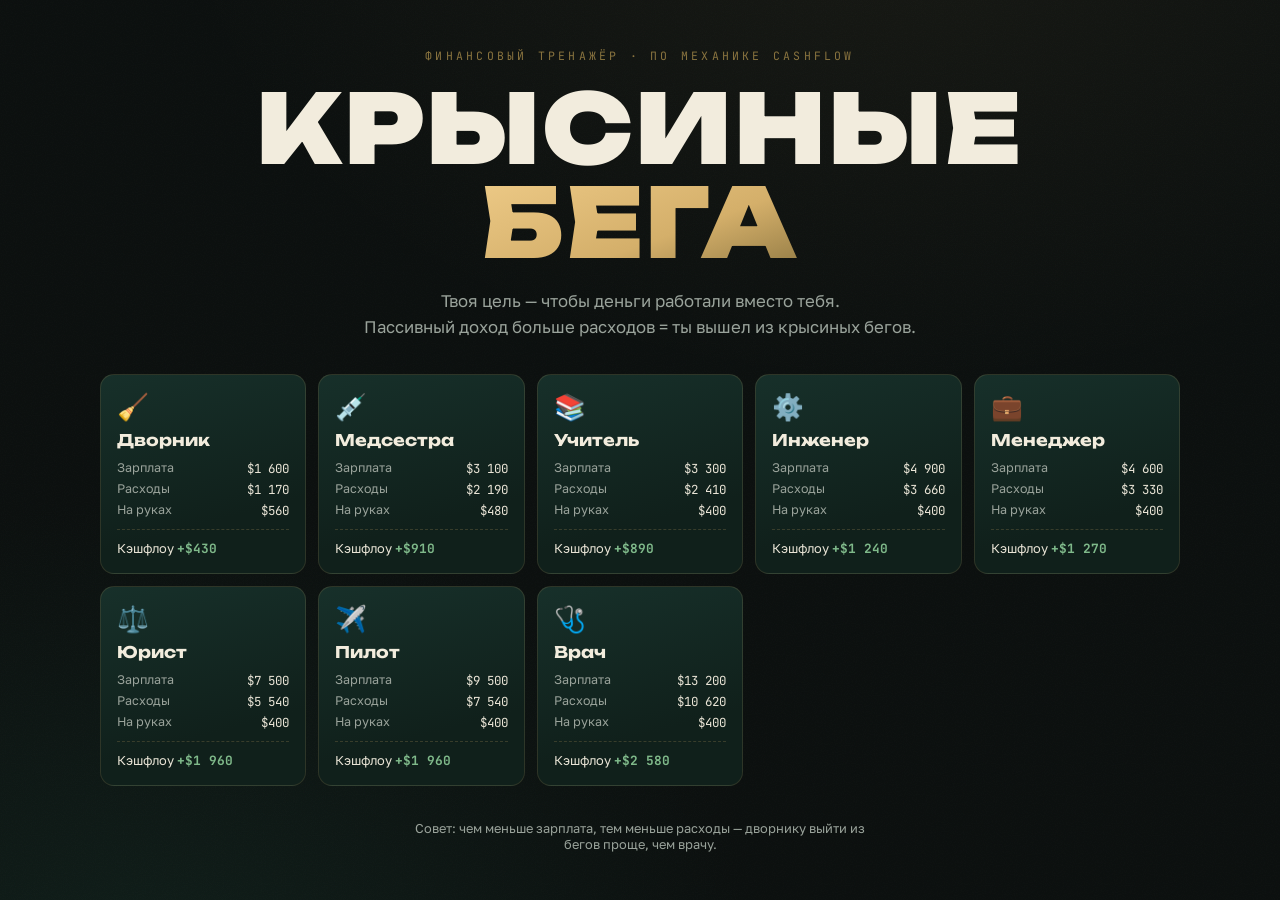
==== index.html @ 554543df "feat: Крысиные бега — финансовый тренажёр по механике Cashflow Vanilla JS без зависимостей: движок о" ====
<!DOCTYPE html>
<html lang="ru">
<head>
<meta charset="UTF-8">
<meta name="viewport" content="width=device-width, initial-scale=1.0">
<title>Крысиные бега — финансовый тренажёр</title>
<link rel="icon" href="data:image/svg+xml,<svg xmlns=%22http://www.w3.org/2000/svg%22 viewBox=%220 0 100 100%22><text y=%22.9em%22 font-size=%2290%22>🐭</text></svg>">
<link rel="preconnect" href="https://fonts.googleapis.com">
<link rel="preconnect" href="https://fonts.gstatic.com" crossorigin>
<link href="https://fonts.googleapis.com/css2?family=Unbounded:wght@500;700;900&family=Golos+Text:wght@400;500;600;800&family=JetBrains+Mono:wght@400;700&display=swap" rel="stylesheet">
<link rel="stylesheet" href="css/tokens.css">
<link rel="stylesheet" href="css/board.css">
<link rel="stylesheet" href="css/panels.css">
</head>
<body>

<!-- ═══════════ ЭКРАН ВЫБОРА ПРОФЕССИИ ═══════════ -->
<section id="intro" class="intro">
  <div class="intro-grain"></div>
  <header class="intro-head">
    <div class="intro-eyebrow">финансовый тренажёр · по механике Cashflow</div>
    <h1 class="intro-title">КРЫСИНЫЕ<br><span>БЕГА</span></h1>
    <p class="intro-sub">Твоя цель — чтобы деньги работали вместо тебя.<br>
    Пассивный доход больше расходов = ты вышел из крысиных бегов.</p>
  </header>
  <div class="prof-grid" id="prof-grid"><!-- карточки профессий из JS --></div>
  <div class="intro-hint">Совет: чем меньше зарплата, тем меньше расходы — дворнику выйти из бегов проще, чем врачу.</div>
</section>

<!-- ═══════════ ИГРОВОЙ ЭКРАН ═══════════ -->
<main id="game" class="game hidden">

  <!-- Доска -->
  <div class="board-wrap">
    <div class="board" id="board">
      <!-- клетки из JS -->
      <div class="board-center">
        <div class="center-brand">КРЫСИНЫЕ БЕГА</div>
        <div class="dice-zone">
          <div class="die" id="die1"><span></span></div>
          <div class="die hidden" id="die2"><span></span></div>
        </div>
        <button class="btn btn-gold btn-roll" id="btn-roll">БРОСИТЬ КУБИК</button>
        <div class="center-note" id="center-note"></div>
      </div>
      <div class="token" id="token">🐭</div>
    </div>
  </div>

  <!-- Правая панель -->
  <aside class="panel">
    <div class="panel-head">
      <div class="panel-prof" id="p-prof">—</div>
      <div class="panel-turn" id="p-turn">ход 0</div>
    </div>

    <!-- Прогресс выхода -->
    <div class="escape">
      <div class="escape-label">
        <span>выход из бегов</span>
        <span id="escape-pct">0%</span>
      </div>
      <div class="escape-bar"><div class="escape-fill" id="escape-fill"></div></div>
      <div class="escape-nums"><span id="escape-passive">$0 пассивно</span><span id="escape-exp">из $0 расходов</span></div>
    </div>

    <!-- Финансовый отчёт -->
    <div class="fin">
      <div class="fin-row fin-cash"><span>Наличные</span><b id="f-cash">$0</b></div>
      <div class="fin-row"><span>Зарплата</span><b id="f-salary">$0</b></div>
      <div class="fin-row fin-good"><span>Пассивный доход</span><b id="f-passive">$0</b></div>
      <div class="fin-row fin-bad"><span>Расходы</span><b id="f-exp">$0</b></div>
      <div class="fin-row fin-flow"><span>Кэшфлоу / круг</span><b id="f-flow">$0</b></div>
      <div class="fin-row fin-loan"><span>Кредит банка</span><b id="f-loan">$0</b></div>
      <div class="fin-meta"><span id="f-children">детей: 0</span><span id="f-laps">кругов: 0</span></div>
    </div>

    <!-- Банк -->
    <div class="bank">
      <button class="btn btn-ghost" id="btn-loan">Взять кредит</button>
      <button class="btn btn-ghost" id="btn-repay">Погасить</button>
    </div>

    <!-- Активы -->
    <div class="assets">
      <div class="assets-title">Активы</div>
      <div class="assets-list" id="assets-list"><div class="assets-empty">пока пусто — покупай то, что приносит кэшфлоу</div></div>
    </div>

    <!-- Лог -->
    <div class="gamelog" id="gamelog"></div>
  </aside>

  <!-- Карточка события (модалка) -->
  <div class="overlay hidden" id="overlay">
    <div class="card" id="card">
      <div class="card-tag" id="card-tag">СДЕЛКА</div>
      <h3 class="card-title" id="card-title">—</h3>
      <p class="card-desc" id="card-desc">—</p>
      <div class="card-nums" id="card-nums"></div>
      <div class="card-actions" id="card-actions"></div>
    </div>
  </div>

  <!-- Финал -->
  <div class="overlay hidden" id="finale">
    <div class="finale-box" id="finale-box">
      <div class="finale-emoji" id="finale-emoji">🏆</div>
      <h2 class="finale-title" id="finale-title">ТЫ ВЫШЕЛ ИЗ КРЫСИНЫХ БЕГОВ</h2>
      <p class="finale-sub" id="finale-sub"></p>
      <button class="btn btn-gold" id="btn-restart">Сыграть ещё раз</button>
    </div>
  </div>

</main>

<script src="js/data.js"></script>
<script src="js/engine.js"></script>
<script src="js/ui.js"></script>
<script src="js/main.js"></script>
</body>
</html>
---- css/tokens.css ----
/* ═══════ Крысиные бега — дизайн-токены ═══════
   Направление: ночной банкирский стол. Сукно, золото, слоновая кость.
   Эталон вкуса: Mugen (dark editorial premium). */

:root {
  /* палитра */
  --ink: #0b0f0e;                 /* фон-полночь */
  --felt: #10201b;                /* сукно стола */
  --felt-deep: #0c1815;
  --cell: #142a24;                /* клетка доски */
  --cell-edge: #1e3a32;
  --ivory: #f2ecdd;               /* карточки */
  --ivory-dim: #d8d0bd;
  --gold: #d4af6a;                /* золото — акцент */
  --gold-hot: #f0cd8a;
  --gold-dim: #8a743f;
  --loss: #c96a4e;                /* терракота — расходы/минус */
  --gain: #7fb98a;                /* доход/плюс */
  --steel: #7d97a8;               /* акции */
  --text: #e9e4d6;
  --text-dim: #9aa39b;

  /* шрифты */
  --f-display: 'Unbounded', Georgia, serif;
  --f-body: 'Golos Text', -apple-system, sans-serif;
  --f-mono: 'JetBrains Mono', 'SF Mono', monospace;

  /* движение */
  --ease-out: cubic-bezier(0.16, 1, 0.3, 1);
  --dur-fast: 160ms;
  --dur-med: 380ms;
  --dur-step: 150ms;              /* шаг фишки */

  /* размеры */
  --board-size: min(92vh, 58vw);
  --radius: 10px;
}

* { margin: 0; padding: 0; box-sizing: border-box; }

html, body {
  height: 100%;
  background: var(--ink);
  color: var(--text);
  font-family: var(--f-body);
  -webkit-font-smoothing: antialiased;
}

body {
  background:
    radial-gradient(1200px 800px at 70% -10%, rgba(212, 175, 106, 0.06), transparent 60%),
    radial-gradient(900px 700px at 10% 110%, rgba(16, 32, 27, 0.9), transparent 70%),
    var(--ink);
  overflow-x: hidden;
}

.hidden { display: none !important; }

/* ── кнопки ── */
.btn {
  font-family: var(--f-body);
  font-weight: 600;
  font-size: 0.85rem;
  letter-spacing: 0.04em;
  border: none;
  border-radius: var(--radius);
  padding: 0.7em 1.3em;
  cursor: pointer;
  transition: transform var(--dur-fast) var(--ease-out),
              box-shadow var(--dur-fast) var(--ease-out),
              background var(--dur-fast);
}
.btn:active { transform: translateY(1px) scale(0.99); }

.btn-gold {
  background: linear-gradient(160deg, var(--gold-hot), var(--gold) 55%, var(--gold-dim));
  color: #241c0c;
  font-family: var(--f-display);
  font-weight: 700;
  box-shadow: 0 6px 24px rgba(212, 175, 106, 0.25), inset 0 1px 0 rgba(255,255,255,0.35);
}
.btn-gold:hover {
  box-shadow: 0 8px 32px rgba(212, 175, 106, 0.45), inset 0 1px 0 rgba(255,255,255,0.4);
  transform: translateY(-1px);
}
.btn-gold:disabled {
  filter: grayscale(0.8) brightness(0.6);
  cursor: not-allowed;
  transform: none;
}

.btn-ghost {
  background: transparent;
  color: var(--gold);
  border: 1px solid var(--gold-dim);
}
.btn-ghost:hover { background: rgba(212, 175, 106, 0.1); border-color: var(--gold); }

.btn-ivory {
  background: var(--ivory);
  color: #201c12;
}
.btn-ivory:hover { background: #fff8e8; }

.btn-pass {
  background: transparent;
  color: var(--text-dim);
  border: 1px solid #3a453f;
}
.btn-pass:hover { color: var(--text); border-color: var(--text-dim); }

/* ── reduced motion: всё мгновенно ── */
@media (prefers-reduced-motion: reduce) {
  *, *::before, *::after {
    animation-duration: 0.01ms !important;
    animation-iteration-count: 1 !important;
    transition-duration: 0.01ms !important;
  }
}
---- css/board.css ----
/* ═══════ Доска: сукно, клетки, фишка, кубики ═══════ */

.game {
  display: grid;
  grid-template-columns: 1fr minmax(300px, 380px);
  gap: 20px;
  padding: 18px;
  min-height: 100vh;
  align-items: start;
}

.board-wrap {
  display: flex;
  justify-content: center;
  align-items: center;
  min-height: calc(100vh - 36px);
}

.board {
  position: relative;
  width: var(--board-size);
  height: var(--board-size);
  display: grid;
  grid-template-columns: 1.35fr repeat(5, 1fr) 1.35fr;
  grid-template-rows: 1.35fr repeat(5, 1fr) 1.35fr;
  gap: 5px;
  padding: 14px;
  background:
    radial-gradient(120% 120% at 30% 20%, #17302a, var(--felt-deep) 75%),
    var(--felt);
  border-radius: 22px;
  border: 1px solid #24443a;
  box-shadow:
    0 40px 80px rgba(0, 0, 0, 0.6),
    inset 0 0 80px rgba(0, 0, 0, 0.45),
    inset 0 1px 0 rgba(255, 255, 255, 0.05);
}

/* ── клетка ── */
.cell {
  position: relative;
  background: linear-gradient(165deg, var(--cell-edge), var(--cell) 60%);
  border: 1px solid rgba(212, 175, 106, 0.12);
  border-radius: 8px;
  display: flex;
  flex-direction: column;
  align-items: center;
  justify-content: center;
  gap: 2px;
  padding: 4px 2px;
  transition: box-shadow var(--dur-med) var(--ease-out),
              border-color var(--dur-med);
  overflow: hidden;
}
.cell::after {                    /* лёгкий блик сверху */
  content: '';
  position: absolute;
  inset: 0 0 60% 0;
  background: linear-gradient(rgba(255, 255, 255, 0.04), transparent);
  pointer-events: none;
}

.cell-emoji { font-size: clamp(0.9rem, 2.2vmin, 1.5rem); line-height: 1; }
.cell-title {
  font-size: clamp(0.42rem, 1.05vmin, 0.66rem);
  font-weight: 600;
  letter-spacing: 0.05em;
  text-transform: uppercase;
  color: var(--text-dim);
  text-align: center;
}

.cell.corner {
  background: linear-gradient(160deg, #1d3a31, #122620 70%);
  border-color: rgba(212, 175, 106, 0.35);
}
.cell.corner .cell-title { color: var(--gold); }

.cell.type-doodad { border-color: rgba(201, 106, 78, 0.3); }
.cell.type-doodad .cell-title { color: var(--loss); }
.cell.type-market .cell-title { color: var(--steel); }
.cell.type-deal .cell-title { color: var(--ivory-dim); }

/* активная клетка — фишка здесь */
.cell.active {
  border-color: var(--gold);
  box-shadow: 0 0 0 1px var(--gold), 0 0 26px rgba(212, 175, 106, 0.35), inset 0 0 18px rgba(212, 175, 106, 0.12);
}

/* ── центр ── */
.board-center {
  grid-area: 2 / 2 / 7 / 7;
  display: flex;
  flex-direction: column;
  align-items: center;
  justify-content: center;
  gap: 16px;
  border-radius: 14px;
  position: relative;
}

.center-brand {
  font-family: var(--f-display);
  font-weight: 900;
  font-size: clamp(1rem, 2.6vmin, 1.7rem);
  letter-spacing: 0.22em;
  color: rgba(212, 175, 106, 0.28);
  text-align: center;
  user-select: none;
}

.center-note {
  min-height: 2.4em;
  font-size: 0.82rem;
  color: var(--text-dim);
  text-align: center;
  max-width: 26ch;
}

/* ── кубики ── */
.dice-zone { display: flex; gap: 14px; }

.die {
  width: clamp(44px, 7vmin, 64px);
  height: clamp(44px, 7vmin, 64px);
  background: linear-gradient(150deg, #fdf8ea, var(--ivory) 60%, #ddd3ba);
  border-radius: 14px;
  display: flex;
  align-items: center;
  justify-content: center;
  box-shadow: 0 10px 24px rgba(0, 0, 0, 0.5), inset 0 1px 0 #fff;
}
.die span {
  font-family: var(--f-mono);
  font-weight: 700;
  font-size: clamp(1.3rem, 3.4vmin, 2rem);
  color: #241c0c;
}
.die.rolling { animation: die-roll 0.55s var(--ease-out); }
@keyframes die-roll {
  0%   { transform: rotate(0) scale(1); }
  35%  { transform: rotate(200deg) scale(1.18); }
  70%  { transform: rotate(340deg) scale(0.95); }
  100% { transform: rotate(360deg) scale(1); }
}

.btn-roll { font-size: clamp(0.75rem, 1.6vmin, 0.95rem); padding: 0.85em 1.6em; }

/* ── фишка ── */
.token {
  position: absolute;
  z-index: 5;
  font-size: clamp(1.2rem, 3vmin, 1.9rem);
  filter: drop-shadow(0 6px 10px rgba(0, 0, 0, 0.6));
  transition: left var(--dur-step) var(--ease-out), top var(--dur-step) var(--ease-out);
  pointer-events: none;
  transform: translate(-50%, -58%);
}
.token.hop { animation: hop var(--dur-step) var(--ease-out); }
@keyframes hop {
  50% { transform: translate(-50%, -95%) scale(1.12); }
}

/* payday вспышка по доске */
.board.payday-flash::before {
  content: '';
  position: absolute;
  inset: 0;
  border-radius: 22px;
  background: radial-gradient(circle at 50% 50%, rgba(212, 175, 106, 0.22), transparent 65%);
  animation: flash 0.9s var(--ease-out) forwards;
  pointer-events: none;
  z-index: 4;
}
@keyframes flash { from { opacity: 1; } to { opacity: 0; } }

/* ── мобильная раскладка ── */
@media (max-width: 900px) {
  .game { grid-template-columns: 1fr; gap: 12px; padding: 10px; }
  .board-wrap { min-height: auto; }
  .board { width: min(96vw, 96vh); height: min(96vw, 96vh); }
}
---- css/panels.css ----
/* ═══════ Интро, панель финансов, карточки, лог ═══════ */

/* ── интро ── */
.intro {
  min-height: 100vh;
  display: flex;
  flex-direction: column;
  align-items: center;
  justify-content: center;
  gap: 34px;
  padding: 40px 20px;
  position: relative;
}
.intro-grain {
  position: fixed; inset: 0; pointer-events: none; opacity: 0.5; z-index: 0;
  background-image: url("data:image/svg+xml,%3Csvg xmlns='http://www.w3.org/2000/svg' width='140' height='140'%3E%3Cfilter id='n'%3E%3CfeTurbulence type='fractalNoise' baseFrequency='0.9' numOctaves='2'/%3E%3C/filter%3E%3Crect width='140' height='140' filter='url(%23n)' opacity='0.05'/%3E%3C/svg%3E");
}
.intro-head { text-align: center; z-index: 1; }
.intro-eyebrow {
  font-family: var(--f-mono);
  font-size: 0.72rem;
  letter-spacing: 0.28em;
  text-transform: uppercase;
  color: var(--gold-dim);
  margin-bottom: 18px;
}
.intro-title {
  font-family: var(--f-display);
  font-weight: 900;
  font-size: clamp(2.6rem, 9vw, 6rem);
  line-height: 0.98;
  color: var(--ivory);
  letter-spacing: 0.02em;
  animation: rise 0.7s var(--ease-out) both;
}
.intro-title span {
  background: linear-gradient(160deg, var(--gold-hot), var(--gold) 60%, var(--gold-dim));
  -webkit-background-clip: text;
  background-clip: text;
  color: transparent;
}
.intro-sub {
  margin-top: 18px;
  color: var(--text-dim);
  font-size: clamp(0.9rem, 1.6vw, 1.05rem);
  line-height: 1.55;
  animation: rise 0.7s 0.08s var(--ease-out) both;
}
@keyframes rise {
  from { opacity: 0; transform: translateY(18px); }
  to   { opacity: 1; transform: none; }
}

.prof-grid {
  display: grid;
  grid-template-columns: repeat(auto-fit, minmax(200px, 1fr));
  gap: 12px;
  width: min(1080px, 94vw);
  z-index: 1;
}
.prof-card {
  background: linear-gradient(165deg, #17302a, #10201b 70%);
  border: 1px solid rgba(212, 175, 106, 0.15);
  border-radius: 14px;
  padding: 16px;
  cursor: pointer;
  text-align: left;
  color: var(--text);
  font-family: var(--f-body);
  transition: transform var(--dur-fast) var(--ease-out),
              border-color var(--dur-fast), box-shadow var(--dur-fast);
  animation: rise 0.6s var(--ease-out) both;
}
.prof-card:nth-child(n+2) { animation-delay: calc(var(--i, 0) * 60ms); }
.prof-card:hover {
  transform: translateY(-4px);
  border-color: var(--gold);
  box-shadow: 0 18px 40px rgba(0, 0, 0, 0.45), 0 0 0 1px rgba(212, 175, 106, 0.4);
}
.prof-emoji { font-size: 1.6rem; }
.prof-name {
  font-family: var(--f-display);
  font-weight: 700;
  font-size: 1rem;
  margin: 8px 0 10px;
  color: var(--ivory);
}
.prof-nums { display: grid; gap: 4px; font-size: 0.78rem; color: var(--text-dim); }
.prof-nums b { color: var(--text); font-family: var(--f-mono); font-weight: 400; float: right; }
.prof-flow { margin-top: 10px; padding-top: 10px; border-top: 1px dashed rgba(212, 175, 106, 0.2); font-size: 0.8rem; }
.prof-flow b { color: var(--gain); font-family: var(--f-mono); }

.intro-hint { color: var(--text-dim); font-size: 0.8rem; z-index: 1; max-width: 60ch; text-align: center; }

/* ── правая панель ── */
.panel {
  display: flex;
  flex-direction: column;
  gap: 14px;
  padding: 16px;
  background: linear-gradient(175deg, #121d19, #0d1512 80%);
  border: 1px solid #1d332c;
  border-radius: 18px;
  max-height: calc(100vh - 36px);
  overflow-y: auto;
  position: sticky;
  top: 18px;
}
.panel-head { display: flex; justify-content: space-between; align-items: baseline; }
.panel-prof { font-family: var(--f-display); font-weight: 700; font-size: 1.05rem; color: var(--ivory); }
.panel-turn { font-family: var(--f-mono); font-size: 0.75rem; color: var(--text-dim); }

/* прогресс выхода */
.escape { display: grid; gap: 6px; }
.escape-label {
  display: flex; justify-content: space-between;
  font-size: 0.72rem; letter-spacing: 0.14em; text-transform: uppercase; color: var(--gold);
}
.escape-bar { height: 10px; border-radius: 99px; background: #0a120f; border: 1px solid #1d332c; overflow: hidden; }
.escape-fill {
  height: 100%; width: 0%;
  background: linear-gradient(90deg, var(--gold-dim), var(--gold), var(--gold-hot));
  border-radius: 99px;
  transition: width 0.7s var(--ease-out);
}
.escape-nums { display: flex; justify-content: space-between; font-size: 0.72rem; color: var(--text-dim); font-family: var(--f-mono); }

/* финотчёт */
.fin { display: grid; gap: 2px; }
.fin-row {
  display: flex; justify-content: space-between; align-items: baseline;
  padding: 7px 10px; border-radius: 8px; font-size: 0.85rem; color: var(--text-dim);
}
.fin-row b { font-family: var(--f-mono); font-weight: 700; font-size: 0.95rem; color: var(--text); }
.fin-row:nth-child(odd) { background: rgba(255, 255, 255, 0.025); }
.fin-cash b { color: var(--ivory); font-size: 1.15rem; }
.fin-good b { color: var(--gain); }
.fin-bad b { color: var(--loss); }
.fin-flow { border-top: 1px dashed rgba(212, 175, 106, 0.25); margin-top: 4px; padding-top: 10px; }
.fin-loan b { color: var(--loss); }
.fin-meta { display: flex; justify-content: space-between; font-size: 0.72rem; color: var(--text-dim); padding: 4px 10px 0; font-family: var(--f-mono); }

.fin b.bump { animation: bump 0.5s var(--ease-out); }
@keyframes bump { 40% { transform: scale(1.18); } }

.bank { display: grid; grid-template-columns: 1fr 1fr; gap: 8px; }

/* активы */
.assets-title { font-size: 0.72rem; letter-spacing: 0.14em; text-transform: uppercase; color: var(--gold); margin-bottom: 6px; }
.assets-list { display: grid; gap: 6px; }
.assets-empty { font-size: 0.78rem; color: var(--text-dim); font-style: italic; }
.asset {
  display: flex; justify-content: space-between; align-items: center;
  background: rgba(255, 255, 255, 0.03);
  border: 1px solid rgba(212, 175, 106, 0.12);
  border-radius: 8px; padding: 7px 10px; font-size: 0.8rem;
  animation: rise 0.4s var(--ease-out);
}
.asset-name { color: var(--text); }
.asset-flow { font-family: var(--f-mono); color: var(--gain); font-size: 0.78rem; }
.asset-sub { color: var(--text-dim); font-size: 0.7rem; }
.asset button {
  background: none; border: none; color: var(--gold); cursor: pointer;
  font-size: 0.72rem; text-decoration: underline; padding: 2px 4px;
}

/* лог */
.gamelog {
  border-top: 1px solid #1d332c; padding-top: 10px;
  display: grid; gap: 5px; font-size: 0.76rem; color: var(--text-dim);
  max-height: 200px; overflow-y: auto;
}
.gamelog div { animation: rise 0.3s var(--ease-out); line-height: 1.35; }
.gamelog div:first-child { color: var(--text); }

/* ── карточка-модалка ── */
.overlay {
  position: fixed; inset: 0; z-index: 50;
  background: rgba(5, 9, 8, 0.72);
  backdrop-filter: blur(6px);
  display: flex; align-items: center; justify-content: center;
  padding: 20px;
}
.card {
  width: min(430px, 94vw);
  background: linear-gradient(168deg, #fdf8ec, var(--ivory) 55%, #e4dbc4);
  color: #241f13;
  border-radius: 16px;
  padding: 26px 26px 22px;
  box-shadow: 0 50px 100px rgba(0, 0, 0, 0.7), inset 0 1px 0 #fff;
  animation: card-in 0.45s var(--ease-out);
  transform-origin: 50% 80%;
}
@keyframes card-in {
  from { opacity: 0; transform: translateY(26px) rotateX(18deg) scale(0.96); }
  to   { opacity: 1; transform: none; }
}
.card-tag {
  display: inline-block;
  font-family: var(--f-mono); font-size: 0.66rem; font-weight: 700;
  letter-spacing: 0.22em; text-transform: uppercase;
  color: var(--gold-dim);
  border: 1px solid rgba(138, 116, 63, 0.45);
  border-radius: 99px; padding: 4px 12px; margin-bottom: 14px;
}
.card-tag.tag-bad { color: #a44a31; border-color: rgba(164, 74, 49, 0.4); }
.card-title { font-family: var(--f-display); font-weight: 700; font-size: 1.35rem; margin-bottom: 8px; }
.card-desc { font-size: 0.9rem; line-height: 1.5; color: #5c543e; margin-bottom: 14px; }
.card-nums { display: grid; gap: 6px; margin-bottom: 18px; }
.card-num {
  display: flex; justify-content: space-between;
  font-size: 0.88rem; color: #5c543e;
  border-bottom: 1px dashed rgba(0, 0, 0, 0.12); padding-bottom: 5px;
}
.card-num b { font-family: var(--f-mono); color: #241f13; }
.card-num.hl b { color: #1d6b3a; }
.card-actions { display: flex; flex-wrap: wrap; gap: 8px; }
.card-actions .btn { flex: 1; min-width: 110px; }
.card-actions .btn-gold { box-shadow: 0 6px 20px rgba(138, 116, 63, 0.35); }
.card-err { width: 100%; color: #a44a31; font-size: 0.8rem; min-height: 1.2em; }

/* ── финал ── */
.finale-box {
  text-align: center; padding: 46px 40px;
  background: linear-gradient(170deg, #17302a, #0d1512);
  border: 1px solid var(--gold-dim);
  border-radius: 22px;
  width: min(480px, 94vw);
  box-shadow: 0 60px 120px rgba(0, 0, 0, 0.8), 0 0 80px rgba(212, 175, 106, 0.15);
  animation: card-in 0.55s var(--ease-out);
}
.finale-emoji { font-size: 3.2rem; margin-bottom: 12px; }
.finale-title {
  font-family: var(--f-display); font-weight: 900;
  font-size: clamp(1.2rem, 4vw, 1.7rem); color: var(--gold-hot);
  line-height: 1.25; margin-bottom: 12px;
}
.finale-sub { color: var(--text-dim); font-size: 0.9rem; line-height: 1.6; margin-bottom: 24px; }

/* мобильный */
@media (max-width: 900px) {
  .panel { position: static; max-height: none; }
  .gamelog { max-height: 140px; }
}
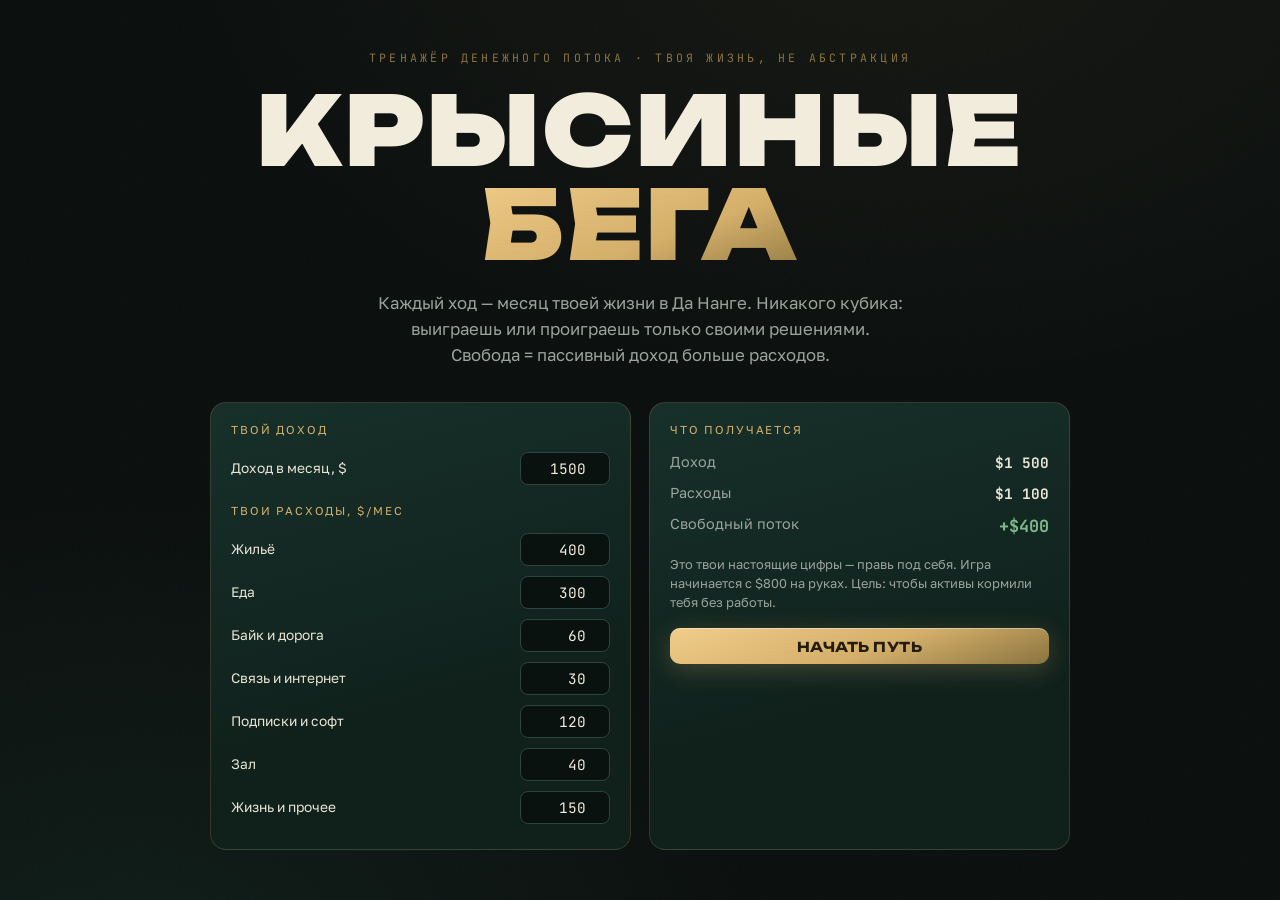
==== commit f55f6644: "feat: v2 — симулятор «месяц за месяцем» вместо кубика Ядро по фидбэку Mike: решения вместо рандома. " ====
--- a/index.html
+++ b/index.html
@@ -2,8 +2,8 @@
 <html lang="ru">
 <head>
 <meta charset="UTF-8">
-<meta name="viewport" content="width=device-width, initial-scale=1.0">
-<title>Крысиные бега — финансовый тренажёр</title>
+<meta name="viewport" content="width=device-width, initial-scale=1.0, viewport-fit=cover">
+<title>Крысиные бега — тренажёр денежного потока</title>
 <link rel="icon" href="data:image/svg+xml,<svg xmlns=%22http://www.w3.org/2000/svg%22 viewBox=%220 0 100 100%22><text y=%22.9em%22 font-size=%2290%22>🐭</text></svg>">
 <link rel="preconnect" href="https://fonts.googleapis.com">
 <link rel="preconnect" href="https://fonts.gstatic.com" crossorigin>
@@ -14,87 +14,101 @@
 </head>
 <body>
 
-<!-- ═══════════ ЭКРАН ВЫБОРА ПРОФЕССИИ ═══════════ -->
+<!-- ═══════════ СТАРТ: ТВОЯ ЖИЗНЬ ═══════════ -->
 <section id="intro" class="intro">
   <div class="intro-grain"></div>
   <header class="intro-head">
-    <div class="intro-eyebrow">финансовый тренажёр · по механике Cashflow</div>
+    <div class="intro-eyebrow">тренажёр денежного потока · твоя жизнь, не абстракция</div>
     <h1 class="intro-title">КРЫСИНЫЕ<br><span>БЕГА</span></h1>
-    <p class="intro-sub">Твоя цель — чтобы деньги работали вместо тебя.<br>
-    Пассивный доход больше расходов = ты вышел из крысиных бегов.</p>
+    <p class="intro-sub">Каждый ход — месяц твоей жизни в Да Нанге. Никакого кубика:<br>
+    выиграешь или проиграешь только своими решениями.<br>
+    Свобода = пассивный доход больше расходов.</p>
   </header>
-  <div class="prof-grid" id="prof-grid"><!-- карточки профессий из JS --></div>
-  <div class="intro-hint">Совет: чем меньше зарплата, тем меньше расходы — дворнику выйти из бегов проще, чем врачу.</div>
+
+  <div class="setup" id="setup">
+    <div class="setup-col">
+      <div class="setup-title">Твой доход</div>
+      <label class="setup-row"><span>Доход в месяц, $</span><input type="number" id="inp-salary" value="1500" min="0" step="50"></label>
+      <div class="setup-title" style="margin-top:14px">Твои расходы, $/мес</div>
+      <div id="setup-expenses"><!-- строки из JS --></div>
+    </div>
+    <div class="setup-col setup-summary">
+      <div class="setup-title">Что получается</div>
+      <div class="setup-num"><span>Доход</span><b id="sum-income">$1 500</b></div>
+      <div class="setup-num"><span>Расходы</span><b id="sum-exp">$1 100</b></div>
+      <div class="setup-num hl"><span>Свободный поток</span><b id="sum-flow">+$400</b></div>
+      <p class="setup-note">Это твои настоящие цифры — правь под себя.
+      Игра начинается с $800 на руках. Цель: чтобы активы кормили тебя без работы.</p>
+      <button class="btn btn-gold" id="btn-start">НАЧАТЬ ПУТЬ</button>
+    </div>
+  </div>
 </section>
 
-<!-- ═══════════ ИГРОВОЙ ЭКРАН ═══════════ -->
+<!-- ═══════════ ИГРА ═══════════ -->
 <main id="game" class="game hidden">
 
-  <!-- Доска -->
-  <div class="board-wrap">
-    <div class="board" id="board">
-      <!-- клетки из JS -->
-      <div class="board-center">
-        <div class="center-brand">КРЫСИНЫЕ БЕГА</div>
-        <div class="dice-zone">
-          <div class="die" id="die1"><span></span></div>
-          <div class="die hidden" id="die2"><span></span></div>
-        </div>
-        <button class="btn btn-gold btn-roll" id="btn-roll">БРОСИТЬ КУБИК</button>
-        <div class="center-note" id="center-note"></div>
-      </div>
-      <div class="token" id="token">🐭</div>
+  <!-- Центр: месяц -->
+  <div class="month-col">
+    <header class="month-head">
+      <div class="month-title"><span id="m-num">Месяц 1</span><span class="month-year" id="m-year">1-й год</span></div>
+      <div class="year-track" id="year-track"><!-- 12 точек + фишка --></div>
+    </header>
+
+    <div class="cards-flow" id="cards-flow"><!-- карточки месяца из JS --></div>
+
+    <div class="actions-bar">
+      <button class="btn btn-ghost" id="btn-skills">📚 Навыки</button>
+      <button class="btn btn-ghost" id="btn-rest">🌊 Отдых</button>
+      <button class="btn btn-ghost" id="btn-debt">🏦 Долги</button>
+      <button class="btn btn-gold btn-month" id="btn-month">ПРОЖИТЬ МЕСЯЦ →</button>
     </div>
   </div>
 
-  <!-- Правая панель -->
+  <!-- Право: финансы -->
   <aside class="panel">
     <div class="panel-head">
-      <div class="panel-prof" id="p-prof">—</div>
-      <div class="panel-turn" id="p-turn">ход 0</div>
+      <div class="panel-prof" id="p-prof">🐭 Вайб-кодер · Да Нанг</div>
+      <div class="panel-turn" id="p-cushion">запас: 0 мес</div>
     </div>
 
-    <!-- Прогресс выхода -->
     <div class="escape">
-      <div class="escape-label">
-        <span>выход из бегов</span>
-        <span id="escape-pct">0%</span>
-      </div>
+      <div class="escape-label"><span>до свободы</span><span id="escape-pct">0%</span></div>
       <div class="escape-bar"><div class="escape-fill" id="escape-fill"></div></div>
       <div class="escape-nums"><span id="escape-passive">$0 пассивно</span><span id="escape-exp">из $0 расходов</span></div>
     </div>
 
-    <!-- Финансовый отчёт -->
     <div class="fin">
       <div class="fin-row fin-cash"><span>Наличные</span><b id="f-cash">$0</b></div>
-      <div class="fin-row"><span>Зарплата</span><b id="f-salary">$0</b></div>
+      <div class="fin-row"><span>Доход от работы</span><b id="f-salary">$0</b></div>
       <div class="fin-row fin-good"><span>Пассивный доход</span><b id="f-passive">$0</b></div>
       <div class="fin-row fin-bad"><span>Расходы</span><b id="f-exp">$0</b></div>
-      <div class="fin-row fin-flow"><span>Кэшфлоу / круг</span><b id="f-flow">$0</b></div>
-      <div class="fin-row fin-loan"><span>Кредит банка</span><b id="f-loan">$0</b></div>
-      <div class="fin-meta"><span id="f-children">детей: 0</span><span id="f-laps">кругов: 0</span></div>
+      <div class="fin-row fin-flow"><span>Поток / месяц</span><b id="f-flow">$0</b></div>
+      <div class="fin-row fin-loan"><span>Долги</span><b id="f-debt">$0</b></div>
     </div>
 
-    <!-- Банк -->
-    <div class="bank">
-      <button class="btn btn-ghost" id="btn-loan">Взять кредит</button>
-      <button class="btn btn-ghost" id="btn-repay">Погасить</button>
+    <div class="energy">
+      <div class="escape-label"><span>энергия</span><span id="energy-pct">70%</span></div>
+      <div class="escape-bar"><div class="energy-fill" id="energy-fill"></div></div>
+      <div class="energy-note hidden" id="burnout-note">🥵 выгорание: доход просел на 25%</div>
     </div>
 
-    <!-- Активы -->
+    <div class="chart-box-wrap">
+      <div class="assets-title">пассив <i class="lg lg-gold"></i> против расходов <i class="lg lg-red"></i></div>
+      <svg id="chart" viewBox="0 0 300 80" preserveAspectRatio="none"></svg>
+    </div>
+
     <div class="assets">
       <div class="assets-title">Активы</div>
-      <div class="assets-list" id="assets-list"><div class="assets-empty">пока пусто — покупай то, что приносит кэшфлоу</div></div>
+      <div class="assets-list" id="assets-list"><div class="assets-empty">пока пусто — покупай то, что приносит поток</div></div>
     </div>
 
-    <!-- Лог -->
     <div class="gamelog" id="gamelog"></div>
   </aside>
 
-  <!-- Карточка события (модалка) -->
+  <!-- Модалка: карточка / итоги месяца / меню -->
   <div class="overlay hidden" id="overlay">
     <div class="card" id="card">
-      <div class="card-tag" id="card-tag">СДЕЛКА</div>
+      <div class="card-tag" id="card-tag">—</div>
       <h3 class="card-title" id="card-title">—</h3>
       <p class="card-desc" id="card-desc">—</p>
       <div class="card-nums" id="card-nums"></div>
@@ -104,9 +118,9 @@
 
   <!-- Финал -->
   <div class="overlay hidden" id="finale">
-    <div class="finale-box" id="finale-box">
+    <div class="finale-box">
       <div class="finale-emoji" id="finale-emoji">🏆</div>
-      <h2 class="finale-title" id="finale-title">ТЫ ВЫШЕЛ ИЗ КРЫСИНЫХ БЕГОВ</h2>
+      <h2 class="finale-title" id="finale-title">—</h2>
       <p class="finale-sub" id="finale-sub"></p>
       <button class="btn btn-gold" id="btn-restart">Сыграть ещё раз</button>
     </div>
--- a/css/board.css
+++ b/css/board.css
@@ -1,4 +1,4 @@
-/* ═══════ Доска: сукно, клетки, фишка, кубики ═══════ */
+/* ═══════ v2: сетка игры, трек года, карточки месяца ═══════ */
 
 .game {
   display: grid;
@@ -7,176 +7,167 @@
   padding: 18px;
   min-height: 100vh;
   align-items: start;
+  max-width: 1280px;
+  margin: 0 auto;
 }
 
-.board-wrap {
-  display: flex;
-  justify-content: center;
-  align-items: center;
-  min-height: calc(100vh - 36px);
+.month-col { display: flex; flex-direction: column; gap: 16px; }
+
+/* ── шапка месяца + трек года ── */
+.month-head {
+  background:
+    radial-gradient(120% 160% at 30% 0%, #17302a, var(--felt-deep) 80%),
+    var(--felt);
+  border: 1px solid #24443a;
+  border-radius: 18px;
+  padding: 16px 18px;
+  box-shadow: 0 24px 60px rgba(0, 0, 0, 0.45), inset 0 1px 0 rgba(255,255,255,0.05);
+}
+.month-title {
+  display: flex; justify-content: space-between; align-items: baseline;
+  margin-bottom: 12px;
+}
+.month-title span:first-child {
+  font-family: var(--f-display); font-weight: 900;
+  font-size: clamp(1.1rem, 2.6vw, 1.5rem); color: var(--ivory);
+}
+.month-year { font-family: var(--f-mono); font-size: 0.8rem; color: var(--gold); }
+
+.year-track {
+  position: relative;
+  display: grid; grid-template-columns: repeat(12, 1fr); gap: 6px;
+  padding-top: 20px;
+}
+.yt-cell {
+  height: 10px; border-radius: 99px;
+  background: #0a120f; border: 1px solid #1d332c;
+  transition: background var(--dur-med) var(--ease-out);
+}
+.yt-cell.done { background: linear-gradient(90deg, var(--gold-dim), var(--gold)); border-color: var(--gold-dim); }
+.yt-token {
+  position: absolute; top: -6px; font-size: 1.3rem;
+  transition: left 0.5s var(--ease-out);
+  filter: drop-shadow(0 4px 8px rgba(0,0,0,0.6));
 }
 
-.board {
-  position: relative;
-  width: var(--board-size);
-  height: var(--board-size);
-  display: grid;
-  grid-template-columns: 1.35fr repeat(5, 1fr) 1.35fr;
-  grid-template-rows: 1.35fr repeat(5, 1fr) 1.35fr;
-  gap: 5px;
-  padding: 14px;
-  background:
-    radial-gradient(120% 120% at 30% 20%, #17302a, var(--felt-deep) 75%),
-    var(--felt);
-  border-radius: 22px;
-  border: 1px solid #24443a;
-  box-shadow:
-    0 40px 80px rgba(0, 0, 0, 0.6),
-    inset 0 0 80px rgba(0, 0, 0, 0.45),
-    inset 0 1px 0 rgba(255, 255, 255, 0.05);
+/* ── карточки месяца ── */
+.cards-flow { display: grid; gap: 12px; grid-template-columns: repeat(auto-fill, minmax(250px, 1fr)); }
+
+.mcard {
+  background: linear-gradient(168deg, #fdf8ec, var(--ivory) 55%, #e4dbc4);
+  color: #241f13;
+  border-radius: 14px;
+  padding: 16px;
+  box-shadow: 0 14px 34px rgba(0, 0, 0, 0.4), inset 0 1px 0 #fff;
+  animation: rise 0.45s var(--ease-out) both;
+  display: flex; flex-direction: column; gap: 8px;
+}
+.mcard:nth-child(2) { animation-delay: 60ms; }
+.mcard:nth-child(3) { animation-delay: 120ms; }
+.mcard-tag {
+  align-self: flex-start;
+  font-family: var(--f-mono); font-size: 0.62rem; font-weight: 700;
+  letter-spacing: 0.2em; text-transform: uppercase;
+  color: var(--gold-dim);
+  border: 1px solid rgba(138, 116, 63, 0.45);
+  border-radius: 99px; padding: 3px 10px;
+}
+.mcard.warn { background: linear-gradient(168deg, #fdf3df, #f4e3bd 70%); }
+.mcard.warn .mcard-tag { color: #a4642a; border-color: rgba(164, 100, 42, 0.5); }
+.mcard-title { font-family: var(--f-display); font-weight: 700; font-size: 1.02rem; }
+.mcard-desc { font-size: 0.82rem; line-height: 1.45; color: #5c543e; flex: 1; }
+.mcard-nums { display: grid; gap: 4px; }
+.mcard-num { display: flex; justify-content: space-between; font-size: 0.8rem; color: #5c543e; border-bottom: 1px dashed rgba(0,0,0,0.1); padding-bottom: 3px; }
+.mcard-num b { font-family: var(--f-mono); color: #241f13; }
+.mcard-num.hl b { color: #1d6b3a; }
+.mcard-acts { display: flex; gap: 8px; margin-top: 4px; }
+.mcard-acts .btn { flex: 1; font-size: 0.78rem; padding: 0.6em 0.9em; }
+.mcard-err { color: #a44a31; font-size: 0.74rem; min-height: 1em; }
+
+.cards-empty {
+  grid-column: 1 / -1;
+  color: var(--text-dim); font-size: 0.85rem; font-style: italic;
+  padding: 18px; text-align: center;
+  border: 1px dashed #2a453c; border-radius: 14px;
 }
 
-/* ── клетка ── */
-.cell {
-  position: relative;
-  background: linear-gradient(165deg, var(--cell-edge), var(--cell) 60%);
-  border: 1px solid rgba(212, 175, 106, 0.12);
-  border-radius: 8px;
-  display: flex;
-  flex-direction: column;
-  align-items: center;
-  justify-content: center;
-  gap: 2px;
-  padding: 4px 2px;
-  transition: box-shadow var(--dur-med) var(--ease-out),
-              border-color var(--dur-med);
-  overflow: hidden;
+/* ── нижняя панель действий ── */
+.actions-bar {
+  display: flex; gap: 10px; flex-wrap: wrap;
+  position: sticky; bottom: 12px; z-index: 10;
+  background: rgba(11, 15, 14, 0.86);
+  backdrop-filter: blur(8px);
+  border: 1px solid #1d332c;
+  border-radius: 16px;
+  padding: 10px;
 }
-.cell::after {                    /* лёгкий блик сверху */
-  content: '';
-  position: absolute;
-  inset: 0 0 60% 0;
-  background: linear-gradient(rgba(255, 255, 255, 0.04), transparent);
-  pointer-events: none;
+.btn-month { flex: 1; min-width: 180px; font-size: 0.9rem; }
+
+/* ── правые доп-блоки ── */
+.energy-fill {
+  height: 100%; width: 70%;
+  background: linear-gradient(90deg, #4d8a5f, var(--gain));
+  border-radius: 99px;
+  transition: width 0.5s var(--ease-out), background 0.5s;
+}
+.energy-fill.low { background: linear-gradient(90deg, #8a4d3a, var(--loss)); }
+.energy-note { font-size: 0.75rem; color: var(--loss); margin-top: 4px; }
+
+.chart-box-wrap { display: grid; gap: 6px; }
+#chart {
+  width: 100%; height: 80px;
+  background: #0a120f; border: 1px solid #1d332c; border-radius: 10px;
+}
+.lg { display: inline-block; width: 14px; height: 3px; border-radius: 2px; vertical-align: middle; }
+.lg-gold { background: var(--gold); }
+.lg-red { background: var(--loss); }
+
+/* ── setup ── */
+.setup {
+  display: grid; grid-template-columns: 1fr 1fr;
+  gap: 18px; width: min(860px, 94vw); z-index: 1;
+}
+.setup-col {
+  background: linear-gradient(165deg, #17302a, #10201b 70%);
+  border: 1px solid rgba(212, 175, 106, 0.18);
+  border-radius: 16px; padding: 20px;
+}
+.setup-title {
+  font-size: 0.72rem; letter-spacing: 0.16em; text-transform: uppercase;
+  color: var(--gold); margin-bottom: 10px;
+}
+.setup-row {
+  display: flex; justify-content: space-between; align-items: center;
+  gap: 10px; padding: 5px 0; font-size: 0.86rem; color: var(--text);
+}
+.setup-row input {
+  width: 90px; text-align: right;
+  background: #0a120f; border: 1px solid #2a453c; border-radius: 8px;
+  color: var(--ivory); font-family: var(--f-mono); font-size: 0.9rem;
+  padding: 6px 8px; outline: none;
+}
+.setup-row input:focus { border-color: var(--gold); }
+.setup-num { display: flex; justify-content: space-between; font-size: 0.9rem; color: var(--text-dim); padding: 6px 0; }
+.setup-num b { font-family: var(--f-mono); color: var(--text); }
+.setup-num.hl b { color: var(--gain); font-size: 1.05rem; }
+.setup-note { font-size: 0.8rem; color: var(--text-dim); line-height: 1.5; margin: 12px 0 16px; }
+.setup-summary .btn { width: 100%; }
+
+/* ── урок в карточке-модалке ── */
+.lesson {
+  background: rgba(138, 116, 63, 0.12);
+  border-left: 3px solid var(--gold);
+  border-radius: 6px;
+  padding: 10px 12px;
+  font-size: 0.86rem; line-height: 1.5; color: #4a4330;
+  margin-bottom: 14px;
 }
 
-.cell-emoji { font-size: clamp(0.9rem, 2.2vmin, 1.5rem); line-height: 1; }
-.cell-title {
-  font-size: clamp(0.42rem, 1.05vmin, 0.66rem);
-  font-weight: 600;
-  letter-spacing: 0.05em;
-  text-transform: uppercase;
-  color: var(--text-dim);
-  text-align: center;
-}
-
-.cell.corner {
-  background: linear-gradient(160deg, #1d3a31, #122620 70%);
-  border-color: rgba(212, 175, 106, 0.35);
-}
-.cell.corner .cell-title { color: var(--gold); }
-
-.cell.type-doodad { border-color: rgba(201, 106, 78, 0.3); }
-.cell.type-doodad .cell-title { color: var(--loss); }
-.cell.type-market .cell-title { color: var(--steel); }
-.cell.type-deal .cell-title { color: var(--ivory-dim); }
-
-/* активная клетка — фишка здесь */
-.cell.active {
-  border-color: var(--gold);
-  box-shadow: 0 0 0 1px var(--gold), 0 0 26px rgba(212, 175, 106, 0.35), inset 0 0 18px rgba(212, 175, 106, 0.12);
-}
-
-/* ── центр ── */
-.board-center {
-  grid-area: 2 / 2 / 7 / 7;
-  display: flex;
-  flex-direction: column;
-  align-items: center;
-  justify-content: center;
-  gap: 16px;
-  border-radius: 14px;
-  position: relative;
-}
-
-.center-brand {
-  font-family: var(--f-display);
-  font-weight: 900;
-  font-size: clamp(1rem, 2.6vmin, 1.7rem);
-  letter-spacing: 0.22em;
-  color: rgba(212, 175, 106, 0.28);
-  text-align: center;
-  user-select: none;
-}
-
-.center-note {
-  min-height: 2.4em;
-  font-size: 0.82rem;
-  color: var(--text-dim);
-  text-align: center;
-  max-width: 26ch;
-}
-
-/* ── кубики ── */
-.dice-zone { display: flex; gap: 14px; }
-
-.die {
-  width: clamp(44px, 7vmin, 64px);
-  height: clamp(44px, 7vmin, 64px);
-  background: linear-gradient(150deg, #fdf8ea, var(--ivory) 60%, #ddd3ba);
-  border-radius: 14px;
-  display: flex;
-  align-items: center;
-  justify-content: center;
-  box-shadow: 0 10px 24px rgba(0, 0, 0, 0.5), inset 0 1px 0 #fff;
-}
-.die span {
-  font-family: var(--f-mono);
-  font-weight: 700;
-  font-size: clamp(1.3rem, 3.4vmin, 2rem);
-  color: #241c0c;
-}
-.die.rolling { animation: die-roll 0.55s var(--ease-out); }
-@keyframes die-roll {
-  0%   { transform: rotate(0) scale(1); }
-  35%  { transform: rotate(200deg) scale(1.18); }
-  70%  { transform: rotate(340deg) scale(0.95); }
-  100% { transform: rotate(360deg) scale(1); }
-}
-
-.btn-roll { font-size: clamp(0.75rem, 1.6vmin, 0.95rem); padding: 0.85em 1.6em; }
-
-/* ── фишка ── */
-.token {
-  position: absolute;
-  z-index: 5;
-  font-size: clamp(1.2rem, 3vmin, 1.9rem);
-  filter: drop-shadow(0 6px 10px rgba(0, 0, 0, 0.6));
-  transition: left var(--dur-step) var(--ease-out), top var(--dur-step) var(--ease-out);
-  pointer-events: none;
-  transform: translate(-50%, -58%);
-}
-.token.hop { animation: hop var(--dur-step) var(--ease-out); }
-@keyframes hop {
-  50% { transform: translate(-50%, -95%) scale(1.12); }
-}
-
-/* payday вспышка по доске */
-.board.payday-flash::before {
-  content: '';
-  position: absolute;
-  inset: 0;
-  border-radius: 22px;
-  background: radial-gradient(circle at 50% 50%, rgba(212, 175, 106, 0.22), transparent 65%);
-  animation: flash 0.9s var(--ease-out) forwards;
-  pointer-events: none;
-  z-index: 4;
-}
-@keyframes flash { from { opacity: 1; } to { opacity: 0; } }
-
-/* ── мобильная раскладка ── */
+/* ── мобильный ── */
 @media (max-width: 900px) {
   .game { grid-template-columns: 1fr; gap: 12px; padding: 10px; }
-  .board-wrap { min-height: auto; }
-  .board { width: min(96vw, 96vh); height: min(96vw, 96vh); }
+  .setup { grid-template-columns: 1fr; }
+  .cards-flow { grid-template-columns: 1fr; }
+  .actions-bar { bottom: 8px; }
+  .panel { position: static; max-height: none; }
 }
